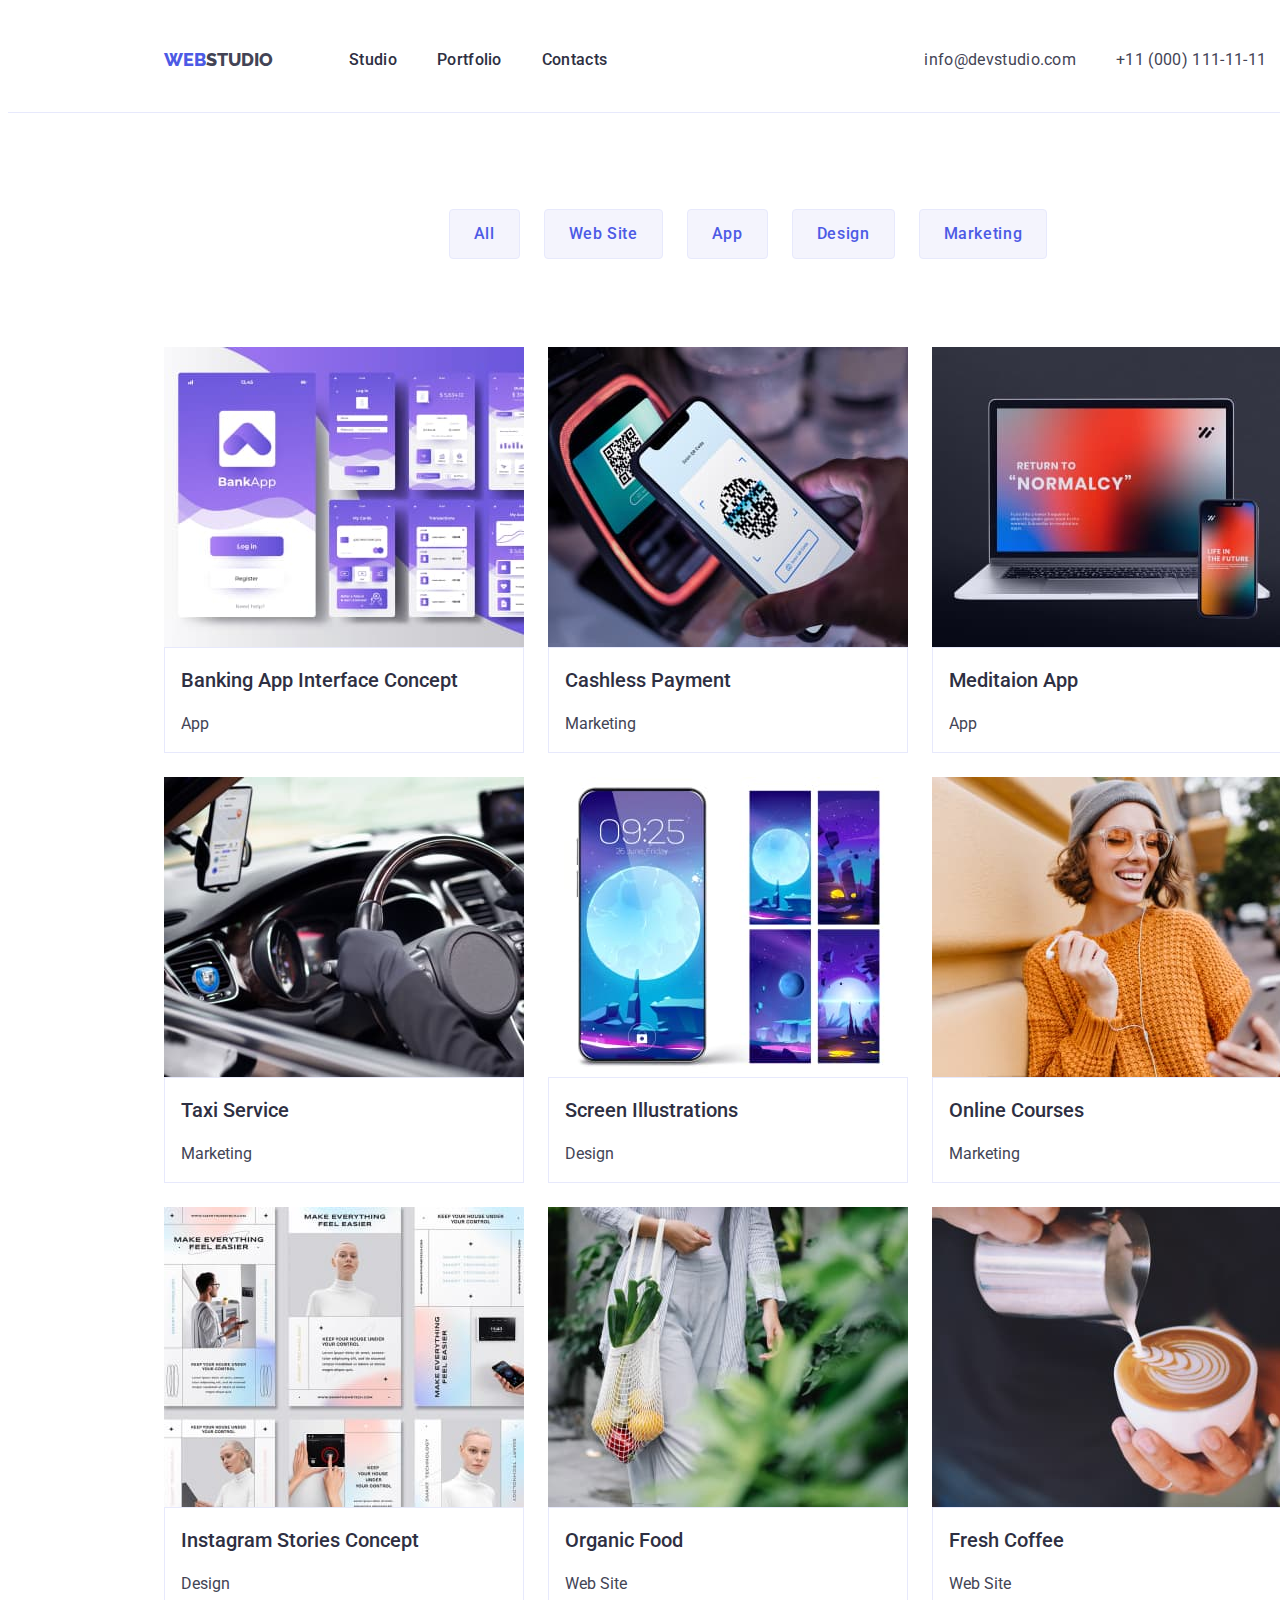
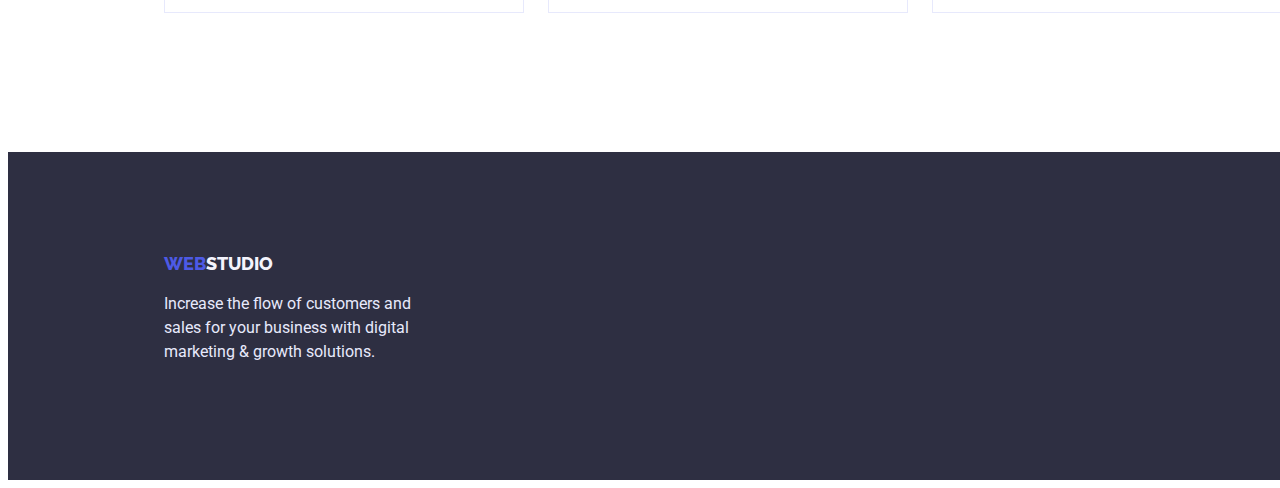
==== portfolio.html @ c8165f42 "Initial commit" ====
<!DOCTYPE html>
<html lang="en">

<head>
    <meta charset="UTF-8">
    <meta http-equiv="X-UA-Compatible" content="IE=edge">
    <meta name="viewport" content="width=device-width, initial-scale=1.0">
    <title>Portfolio</title>
    <link
        href="https://fonts.googleapis.com/css2?family=Raleway:wght@800&family=Roboto:wght@400;500;700;900&display=swap"
        rel="stylesheet">
    <link rel="stylesheet" href="css/style.css">
</head>

<body>
    <header class="header-block">
        <nav class="navigation">
            <a class="logo" href="./index.html">Web<span class="logo-item">Studio</span> </a>
            <ul class="header-list">
                <li class="header-item">
                    <a class="menu-item" href="./index.html">Studio</a>
                </li>
                <li class="header-item">
                    <a class="menu-item" href="">Portfolio</a>
                </li>
                <li class="header-item">
                    <a class="menu-item" href="">Contacts</a>
                </li>
            </ul>
        </nav>
        <address class="address">
            <ul class="address-list">
                <li class="address-items">
                    <a class="address-item" href="mailto:info@devstudio.com">info@devstudio.com</a>
                </li>
                <li class="address-items">
                    <a class="address-item" href="tel:+110001111111">+11 (000) 111-11-11</a>
                </li>
            </ul>
        </address>
    </header>
    <main>
        <section class="buttons">
            <div class="container">
                <h1 hidden>Buttons</h1>
                <ul class="buttons-block">
                    <li class="buttons-items">
                        <button class="button-item" type="button"> All</button>
                    </li>
                    <li class="buttons-items">
                        <button class="button-item" type="button"> Web Site</button>
                    </li>
                    <li class="buttons-items">
                        <button class="button-item" type="button">App</button>
                    </li>
                    <li class="buttons-items">
                        <button class="button-item" type="button"> Design</button>
                    </li>
                    <li class="buttons-items">
                        <button class="button-item" type="button"> Marketing </button>
                    </li>
                </ul>
                <h2 hidden>Gallery</h2>
                <ul class="gallery-block">
                    <li class="gallery-items"> <a class="list-item" href="">

                            <img class="image" src="./images/portfolio-1.jpg" alt="app-interface" width="360"
                                height="300">
                            <div class="gallery-items-block">
                                <h3 class="title gallery-title">Banking App Interface Concept</h3>
                                <p class="text gallery-text">App</p>
                            </div>
                        </a>
                    </li>
                    <li class="gallery-items"> <a class="list-item" href="">
                            <img class="image" src="./images/portfolio-2.jpg" alt="cashless-payment" width="360"
                                height="300">
                            <div class="gallery-items-block">
                                <h3 class="title gallery-title">Cashless Payment</h3>
                                <p class="text gallery-text">Marketing</p>
                            </div>
                        </a>
                    </li>
                    <li class="gallery-items"> <a class="list-item" href="">
                            <img class="image" src="./images/portfolio-3.jpg" alt="meditaion-app" width="360"
                                height="300">
                            <div class="gallery-items-block">
                                <h3 class="title gallery-title">Meditaion App</h3>
                                <p class="text gallery-text">App</p>
                            </div>
                        </a>
                    </li>
                    <li class="gallery-items"> <a class="list-item" href="">
                            <img class="image" src="./images/portfolio-4.jpg" alt="taxi-service" width="360"
                                height="300">
                            <div class="gallery-items-block">
                                <h3 class="title gallery-title">Taxi Service</h3>
                                <p class="text gallery-text">Marketing</p>
                            </div>
                        </a>
                    </li>
                    <li class="gallery-items"> <a class="list-item" href="">
                            <img class="image" src="./images/portfolio-5.jpg" alt="screen-illustrations" width="360"
                                height="300">
                            <div class="gallery-items-block">
                                <h3 class="title gallery-title">Screen Illustrations</h3>
                                <p class="text gallery-text">Design</p>
                            </div>
                        </a>
                    </li>
                    <li class="gallery-items"> <a class="list-item" href="">
                            <img class="image" src="./images/portfolio-6.jpg" alt="online-courses" width="360"
                                height="300">
                            <div class="gallery-items-block">
                                <h3 class="title gallery-title">Online Courses</h3>
                                <p class="text gallery-text">Marketing</p>
                            </div>
                        </a>
                    </li>
                    <li> <a class="list-item" href="">
                            <img class="image" src="./images/portfolio-7.jpg" alt="instagram-stories-concept"
                                width="360" height="300">
                            <div class="gallery-items-block">
                                <h3 class="title gallery-title">Instagram Stories Concept</h3>
                                <p class="text gallery-text" gallery-text>Design</p>
                            </div>
                        </a>
                    </li>
                    <li> <a class="list-item" href="">
                            <img class="image" src="./images/portfolio-8.jpg" alt="organic-food" width="360"
                                height="300">
                            <div class="gallery-items-block">
                                <h3 class="title gallery-title">Organic Food</h3>
                                <p class="text gallery-text">Web Site</p>
                            </div>
                        </a>
                    </li>
                    <li> <a class="list-item" href="">
                            <img class="image" src="./images/portfolio-9.jpg" alt="fresh-coffee" width="360"
                                height="300">
                            <div class="gallery-items-block">
                                <h3 class="title gallery-title">Fresh Coffee</h3>
                                <p class="text gallery-text">Web Site</p>
                            </div>
                        </a>
                    </li>
                </ul>
            </div>
        </section>
    </main>
    <footer class="footer-block">
        <div class="container-footer">
            <a class="logo" href="./index.html">Web<span class="logo-footer">Studio</span> </a>
            <p class="footer-text">
                Increase the flow of customers and sales for your business with
                digital marketing & growth solutions.
            </p>
        </div>
    </footer>
</body>

</html>
---- css/style.css ----
:root {
	--color-white: #ffffff;
	--color-blue: #404bbf;
	--color-background-grey: #2e2f42;
	--color-main-text: #434455;
	--color-button: #4d5ae5;
	--color-button-portfolio: #f4f4fd;
	--color-border: #e7e9fc;
}
body {
	font-family: Roboto, sans-serif;
	color: var(--color-main-text);
	background-color: var(--color-white);
}
.container {
	width: 1128px;
	margin: 0 auto;
}
.header-block {
	display: flex;
	align-items: center;

	width: 1440px;
	margin: 0 auto;
	background-color: var(--color-white);
	border-bottom: 1px solid #e7e9fc;
}
.navigation {
	display: flex;
	align-items: center;
	padding-top: 24px;
	padding-bottom: 24px;
}
.header-list {
	display: flex;
	padding-left: 76px;
	list-style-type: none;
}
.address-list {
	display: flex;
	list-style-type: none;
	padding-left: 0px;
}
.header-item:not(:last-child) {
	padding-right: 40px;
}
.address-items:not(:last-child) {
	padding-right: 40px;
	padding-left: 317px;
}
.logo {
	padding-left: 156px;
	font-family: "Raleway";
	font-weight: 800;
	font-size: 18px;
	line-height: 1.33;
	text-transform: uppercase;
	color: var(--color-button);
	text-decoration: none;
}
.logo-item {
	color: var(--color-main-text);
}

.menu-item {
	font-weight: 500;
	font-size: 16px;
	line-height: 1.5;
	letter-spacing: 0.02em;
	color: var(--color-background-grey);
	text-decoration: none;
}
.menu-item:hover,
.menu-item:focus {
	color: var(--color-blue);
}
/*.list-block {
	list-style-type: none;
}*/

.address-item {
	font-size: 16px;
	line-height: 1.5;
	letter-spacing: 0.02em;
	color: var(--color-main-text);
	text-decoration: none;
	font-style: normal;
}
.address-item:hover,
.address-item:focus {
	color: var(--color-blue);
}

.first-section {
	width: 1440px;
	margin-left: auto;
	margin-right: auto;
	background: var(--color-background-grey);
}
.hero-block {
	max-width: 494px;
	padding-top: 188px;
	padding-bottom: 188px;
	margin: 0 auto;
	text-align: center;
}

.main-title {
	text-align: center;
	font-size: 56px;
	line-height: 1.07;
	color: var(--color-white);
}
.main-button {
	padding: 16px 32px;
	background-color: var(--color-button);
	box-shadow: 0px 4px 4px rgba(0, 0, 0, 0.15);
	border-radius: 4px;
	font-weight: 500;
	font-size: 16px;
	line-height: 1.5;
	color: var(--color-white);
	cursor: pointer;
	text-align: center;
	font-family: Roboto, sans-serif;
}
.main-button:hover,
.main-button:focus {
	background-color: var(--color-blue);
}

.second-section,
.work-section {
	background-color: var(--color-white);
}
.advantages-list {
	display: flex;
	list-style-type: none;
	margin: 0 auto;
	padding-left: 0px;
}
.advantages-items {
	padding-top: 120px;
}
.advantages-items:not(:last-child) {
	padding-right: 24px;
}
.advantages-items:first-child {
	padding-left: 0px;
}
.title {
	font-weight: 500;
	font-size: 20px;
	line-height: 1.2;
	color: var(--color-background-grey);
	text-align: left;
}
.text {
	font-size: 16px;
	line-height: 1.5;
	text-align: left;
	text-decoration: none;
	font-style: normal;
	color: var(--color-main-text);
}
.work-list {
	display: flex;
	list-style-type: none;
	margin: 0 auto;
	padding-left: 0px;
	padding-bottom: 120px;
}
.work-item:not(:last-child) {
	padding-right: 24px;
}

.work-team {
	width: 1440px;
	margin: 0 auto;
	background-color: var(--color-button-portfolio);
}
.work-team-title {
	padding-bottom: 72px;
	margin-top: 0px;
	padding-top: 120px;
	font-size: 36px;
	line-height: 1.11;
	text-align: center;
	text-transform: capitalize;
	color: var(--color-background-grey);
}
.work-block {
	display: flex;
	list-style-type: none;
	margin: 0 auto;
	padding-left: 0px;
	padding-bottom: 120px;
}
.work-team-item:not(:last-child) {
	padding-right: 24px;
}
.image {
	display: block;
}
.team-name {
	padding-top: 32px;
	text-align: center;
	margin-bottom: 0px;
	background-color: var(--color-white);
	font-weight: 500;
	font-size: 20px;
	line-height: 24px;
	margin-top: 0px;
}
.team-text {
	text-align: center;
	padding-top: 8px;
	background-color: var(--color-white);
	margin-top: 0px;
	padding-bottom: 32px;
	font-weight: 400;
	font-size: 16px;
	line-height: 24px;
}
.footer-block {
	width: 1440px;
	margin: 0 auto;
	background: var(--color-background-grey);
}
.work-team {
	background-color: var(--color-button-portfolio);
}
.logo-footer {
	color: var(--color-button-portfolio);
}
.footer-text {
	width: 268px;
	padding-left: 156px;
	font-size: 16px;
	line-height: 1.5;
	color: var(--color-border);
}
.container-footer {
	padding-top: 100px;
	padding-bottom: 100px;
}
.logo-footer {
	padding-left: 0px;
}

.buttons {
	padding-top: 96px;
	width: 1440px;
	margin: 0 auto;
	background-color: var(--color-white);
}
.buttons-block {
	display: flex;
	list-style-type: none;
	margin-top: 0px;
	padding-bottom: 72px;
	justify-content: center;
}
.gallery-block {
	display: flex;
	list-style-type: none;
	flex-wrap: wrap;
	padding-left: 0px;
	gap: 24px;
	margin-bottom: 139px;
}
.buttons-items:not(:last-child) {
	padding-right: 24px;
}
/*.gallery-title {
	padding-left: 16px;
}
.gallery-text {
	padding-left: 16px;
}*/
.gallery-items-block {
	padding-left: 16px;
	border: 1px solid #e7e9fc;
}
.button-item {
	padding: 12px 24px;
	background: var(--color-button-portfolio);
	border: 1px solid var(--color-border);
	border-radius: 4px;
	font-weight: 500;
	font-size: 16px;
	line-height: 24px;
	text-align: center;
	letter-spacing: 0.04em;
	color: var(--color-button);
	cursor: pointer;
	font-family: Roboto, sans-serif;
}
.button-item:hover,
.button-item:focus {
	background-color: var(--color-blue);
	color: var(--color-white);
}
.list-item {
	text-decoration: none;
}
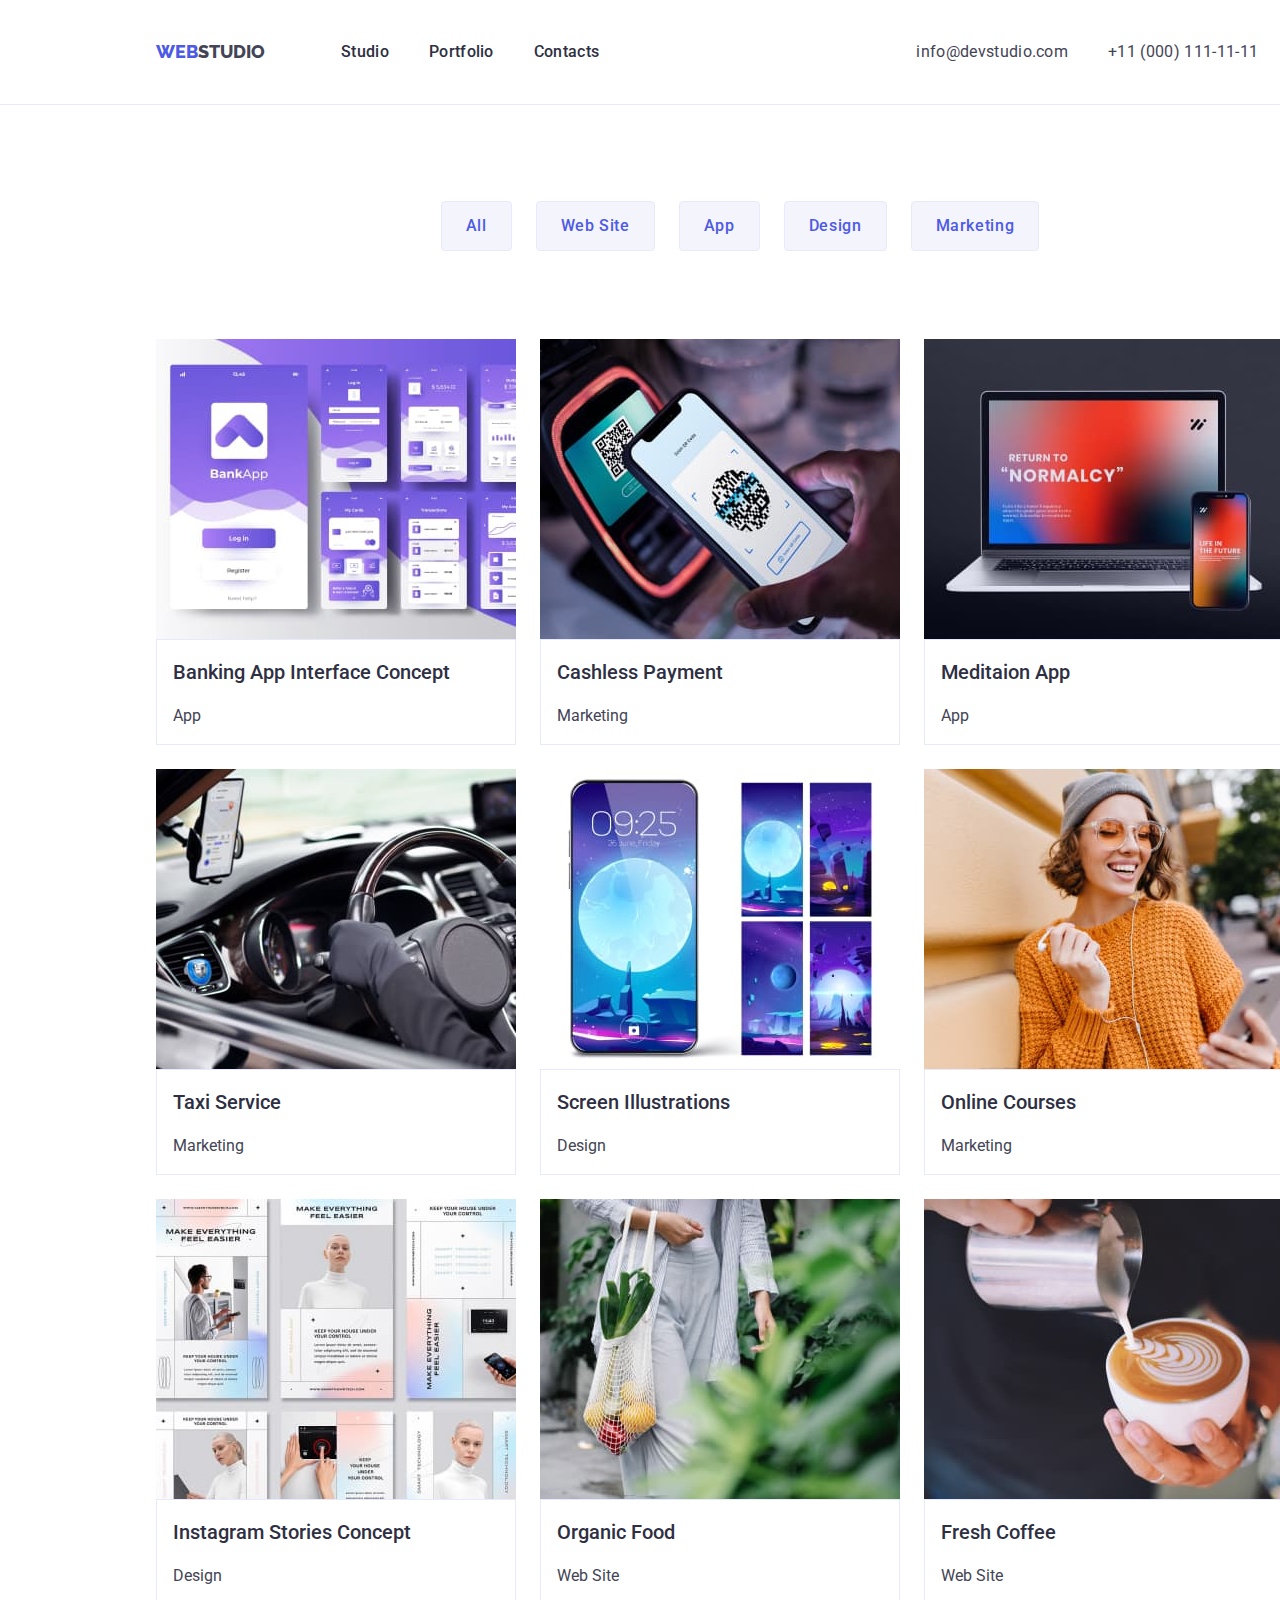
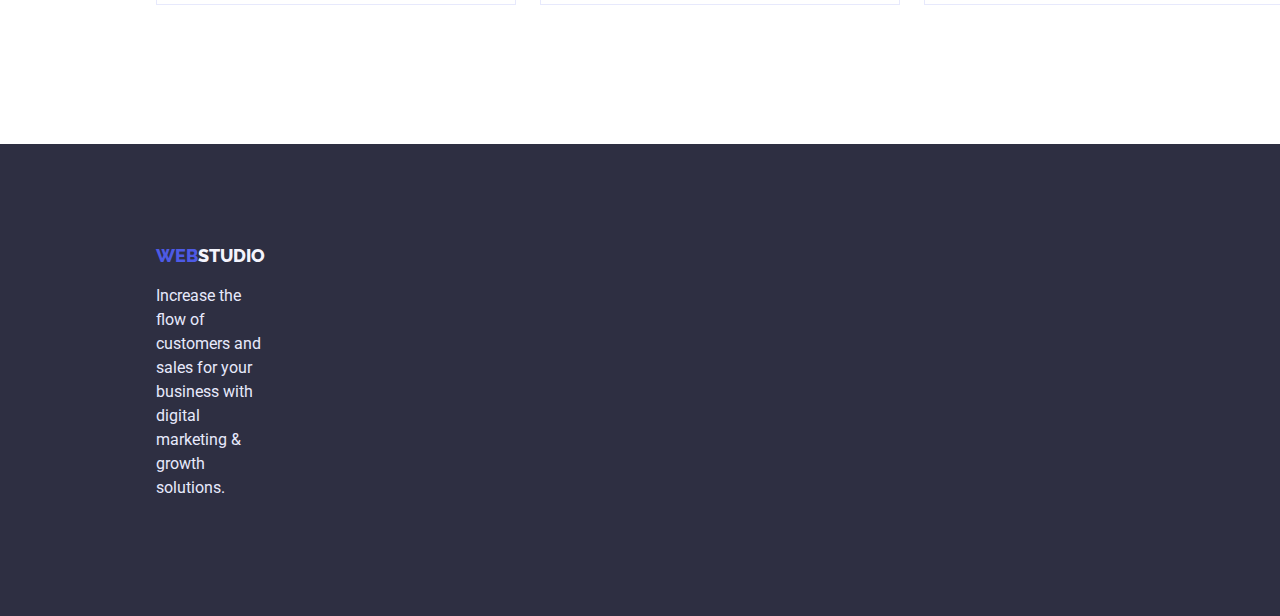
==== commit 5eb81c57: "add link" ====
--- a/portfolio.html
+++ b/portfolio.html
@@ -6,6 +6,8 @@
     <meta http-equiv="X-UA-Compatible" content="IE=edge">
     <meta name="viewport" content="width=device-width, initial-scale=1.0">
     <title>Portfolio</title>
+    <link rel="stylesheet"
+        href="https://cdnjs.cloudflare.com/ajax/libs/modern-normalize/1.0.0/modern-normalize.min.css" />
     <link
         href="https://fonts.googleapis.com/css2?family=Raleway:wght@800&family=Roboto:wght@400;500;700;900&display=swap"
         rel="stylesheet">
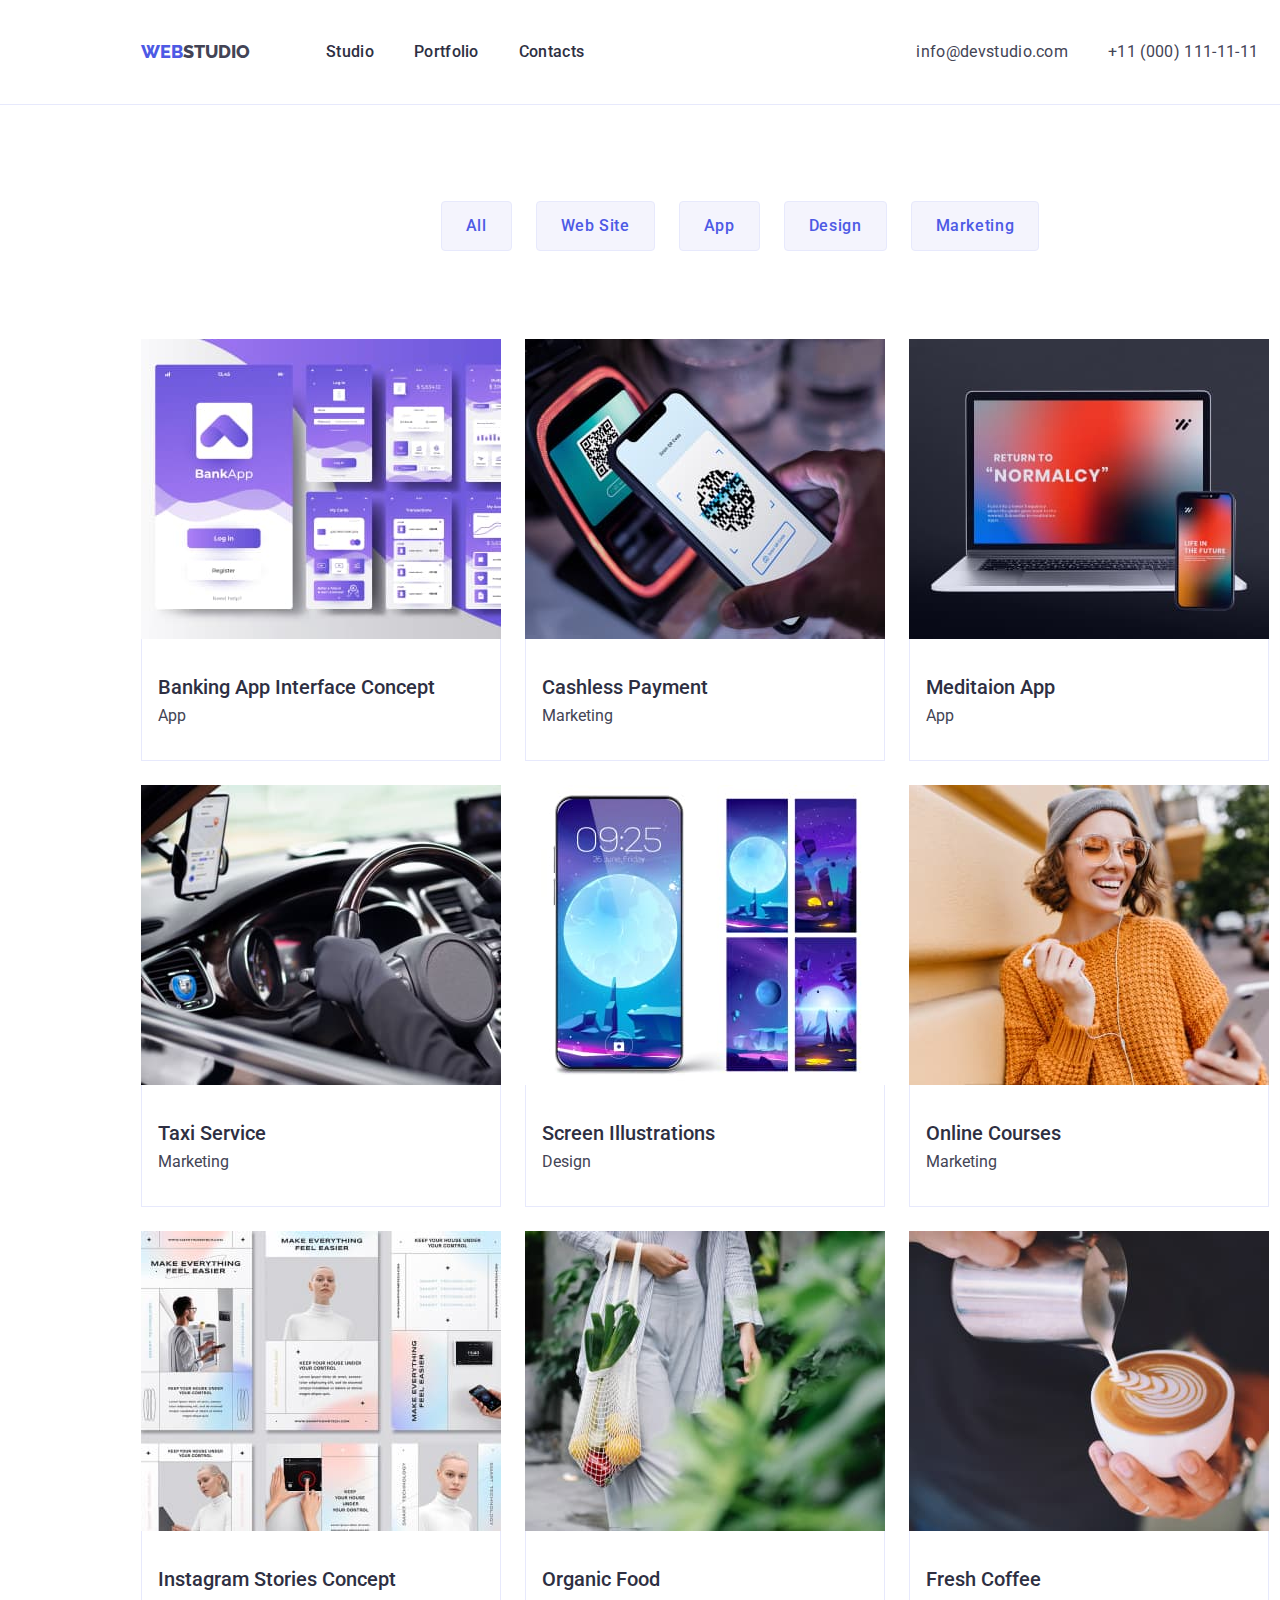
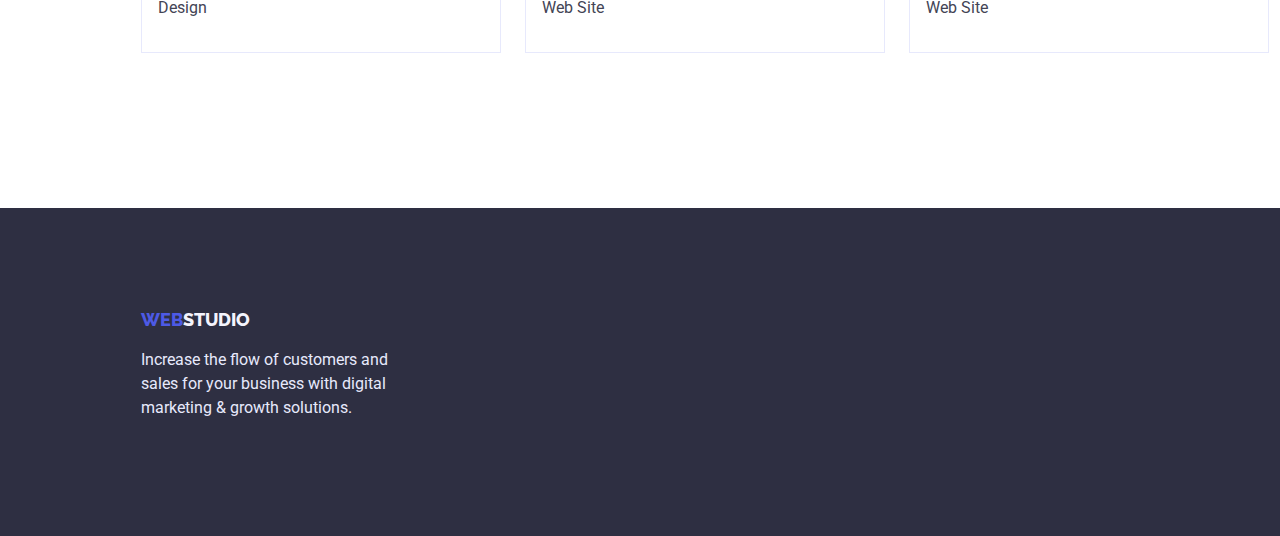
==== commit 869f0302: "finish hw-03" ====
--- a/portfolio.html
+++ b/portfolio.html
@@ -15,34 +15,38 @@
 </head>
 
 <body>
-    <header class="header-block">
-        <nav class="navigation">
-            <a class="logo" href="./index.html">Web<span class="logo-item">Studio</span> </a>
-            <ul class="header-list">
-                <li class="header-item">
-                    <a class="menu-item" href="./index.html">Studio</a>
-                </li>
-                <li class="header-item">
-                    <a class="menu-item" href="">Portfolio</a>
-                </li>
-                <li class="header-item">
-                    <a class="menu-item" href="">Contacts</a>
-                </li>
-            </ul>
-        </nav>
-        <address class="address">
-            <ul class="address-list">
-                <li class="address-items">
-                    <a class="address-item" href="mailto:info@devstudio.com">info@devstudio.com</a>
-                </li>
-                <li class="address-items">
-                    <a class="address-item" href="tel:+110001111111">+11 (000) 111-11-11</a>
-                </li>
-            </ul>
-        </address>
+    <header class="section header-section">
+        <div class="container">
+            <div class="header-block">
+                <nav class="navigation">
+                    <a class="logo" href="./index.html">Web<span class="logo-item">Studio</span> </a>
+                    <ul class="header-list">
+                        <li class="header-item">
+                            <a class="menu-item" href="./index.html">Studio</a>
+                        </li>
+                        <li class="header-item">
+                            <a class="menu-item" href="">Portfolio</a>
+                        </li>
+                        <li class="header-item">
+                            <a class="menu-item" href="">Contacts</a>
+                        </li>
+                    </ul>
+                </nav>
+                <address class="address">
+                    <ul class="address-list">
+                        <li class="address-items">
+                            <a class="address-item" href="mailto:info@devstudio.com">info@devstudio.com</a>
+                        </li>
+                        <li class="address-items">
+                            <a class="address-item" href="tel:+110001111111">+11 (000) 111-11-11</a>
+                        </li>
+                    </ul>
+                </address>
+            </div>
+        </div>
     </header>
     <main>
-        <section class="buttons">
+        <section class="section buttons-section">
             <div class="container">
                 <h1 hidden>Buttons</h1>
                 <ul class="buttons-block">
@@ -64,58 +68,58 @@
                 </ul>
                 <h2 hidden>Gallery</h2>
                 <ul class="gallery-block">
-                    <li class="gallery-items"> <a class="list-item" href="">
+                    <li> <a class="list-item" href="">
 
                             <img class="image" src="./images/portfolio-1.jpg" alt="app-interface" width="360"
                                 height="300">
                             <div class="gallery-items-block">
-                                <h3 class="title gallery-title">Banking App Interface Concept</h3>
-                                <p class="text gallery-text">App</p>
+                                <h3 class="title">Banking App Interface Concept</h3>
+                                <p class="text">App</p>
                             </div>
                         </a>
                     </li>
-                    <li class="gallery-items"> <a class="list-item" href="">
+                    <li> <a class="list-item" href="">
                             <img class="image" src="./images/portfolio-2.jpg" alt="cashless-payment" width="360"
                                 height="300">
                             <div class="gallery-items-block">
-                                <h3 class="title gallery-title">Cashless Payment</h3>
-                                <p class="text gallery-text">Marketing</p>
+                                <h3 class="title">Cashless Payment</h3>
+                                <p class="text">Marketing</p>
                             </div>
                         </a>
                     </li>
-                    <li class="gallery-items"> <a class="list-item" href="">
+                    <li> <a class="list-item" href="">
                             <img class="image" src="./images/portfolio-3.jpg" alt="meditaion-app" width="360"
                                 height="300">
                             <div class="gallery-items-block">
-                                <h3 class="title gallery-title">Meditaion App</h3>
-                                <p class="text gallery-text">App</p>
+                                <h3 class="title">Meditaion App</h3>
+                                <p class="text">App</p>
                             </div>
                         </a>
                     </li>
-                    <li class="gallery-items"> <a class="list-item" href="">
+                    <li> <a class="list-item" href="">
                             <img class="image" src="./images/portfolio-4.jpg" alt="taxi-service" width="360"
                                 height="300">
                             <div class="gallery-items-block">
-                                <h3 class="title gallery-title">Taxi Service</h3>
-                                <p class="text gallery-text">Marketing</p>
+                                <h3 class="title">Taxi Service</h3>
+                                <p class="text">Marketing</p>
                             </div>
                         </a>
                     </li>
-                    <li class="gallery-items"> <a class="list-item" href="">
+                    <li> <a class="list-item" href="">
                             <img class="image" src="./images/portfolio-5.jpg" alt="screen-illustrations" width="360"
                                 height="300">
                             <div class="gallery-items-block">
-                                <h3 class="title gallery-title">Screen Illustrations</h3>
-                                <p class="text gallery-text">Design</p>
+                                <h3 class="title">Screen Illustrations</h3>
+                                <p class="text">Design</p>
                             </div>
                         </a>
                     </li>
-                    <li class="gallery-items"> <a class="list-item" href="">
+                    <li> <a class="list-item" href="">
                             <img class="image" src="./images/portfolio-6.jpg" alt="online-courses" width="360"
                                 height="300">
                             <div class="gallery-items-block">
-                                <h3 class="title gallery-title">Online Courses</h3>
-                                <p class="text gallery-text">Marketing</p>
+                                <h3 class="title">Online Courses</h3>
+                                <p class="text">Marketing</p>
                             </div>
                         </a>
                     </li>
@@ -123,8 +127,8 @@
                             <img class="image" src="./images/portfolio-7.jpg" alt="instagram-stories-concept"
                                 width="360" height="300">
                             <div class="gallery-items-block">
-                                <h3 class="title gallery-title">Instagram Stories Concept</h3>
-                                <p class="text gallery-text" gallery-text>Design</p>
+                                <h3 class="title">Instagram Stories Concept</h3>
+                                <p class="text" gallery-text>Design</p>
                             </div>
                         </a>
                     </li>
@@ -132,8 +136,8 @@
                             <img class="image" src="./images/portfolio-8.jpg" alt="organic-food" width="360"
                                 height="300">
                             <div class="gallery-items-block">
-                                <h3 class="title gallery-title">Organic Food</h3>
-                                <p class="text gallery-text">Web Site</p>
+                                <h3 class="title">Organic Food</h3>
+                                <p class="text">Web Site</p>
                             </div>
                         </a>
                     </li>
@@ -141,8 +145,8 @@
                             <img class="image" src="./images/portfolio-9.jpg" alt="fresh-coffee" width="360"
                                 height="300">
                             <div class="gallery-items-block">
-                                <h3 class="title gallery-title">Fresh Coffee</h3>
-                                <p class="text gallery-text">Web Site</p>
+                                <h3 class="title">Fresh Coffee</h3>
+                                <p class="text">Web Site</p>
                             </div>
                         </a>
                     </li>
@@ -150,15 +154,18 @@
             </div>
         </section>
     </main>
-    <footer class="footer-block">
-        <div class="container-footer">
-            <a class="logo" href="./index.html">Web<span class="logo-footer">Studio</span> </a>
-            <p class="footer-text">
-                Increase the flow of customers and sales for your business with
-                digital marketing & growth solutions.
-            </p>
+    <footer class="section footer-section">
+        <div class="container">
+            <div class="container-footer">
+                <a class="logo" href="./index.html">Web<span class="logo-footer">Studio</span> </a>
+                <p class="footer-text">
+                    Increase the flow of customers and sales for your business with
+                    digital marketing & growth solutions.
+                </p>
+            </div>
         </div>
     </footer>
+
 </body>
 
 </html>--- a/css/style.css
+++ b/css/style.css
@@ -12,44 +12,49 @@
 	color: var(--color-main-text);
 	background-color: var(--color-white);
 }
+.section {
+	width: 1440px;
+	margin: 0 auto;
+}
 .container {
-	width: 1128px;
-	margin: 0 auto;
+	width: 1158px;
+	margin: 0 auto;
+}
+.header-section {
+	border-bottom: 1px solid var(--color-border);
 }
 .header-block {
 	display: flex;
 	align-items: center;
-
-	width: 1440px;
-	margin: 0 auto;
-	background-color: var(--color-white);
-	border-bottom: 1px solid #e7e9fc;
+	background-color: var(--color-white);
 }
 .navigation {
 	display: flex;
-	align-items: center;
 	padding-top: 24px;
 	padding-bottom: 24px;
+
+	align-items: center;
 }
 .header-list {
 	display: flex;
 	padding-left: 76px;
+
 	list-style-type: none;
 }
 .address-list {
 	display: flex;
-	list-style-type: none;
-	padding-left: 0px;
+	padding-left: 0px;
+
+	list-style-type: none;
 }
 .header-item:not(:last-child) {
 	padding-right: 40px;
 }
 .address-items:not(:last-child) {
 	padding-right: 40px;
-	padding-left: 317px;
+	padding-left: 332px;
 }
 .logo {
-	padding-left: 156px;
 	font-family: "Raleway";
 	font-weight: 800;
 	font-size: 18px;
@@ -61,7 +66,6 @@
 .logo-item {
 	color: var(--color-main-text);
 }
-
 .menu-item {
 	font-weight: 500;
 	font-size: 16px;
@@ -74,10 +78,6 @@
 .menu-item:focus {
 	color: var(--color-blue);
 }
-/*.list-block {
-	list-style-type: none;
-}*/
-
 .address-item {
 	font-size: 16px;
 	line-height: 1.5;
@@ -90,11 +90,7 @@
 .address-item:focus {
 	color: var(--color-blue);
 }
-
 .first-section {
-	width: 1440px;
-	margin-left: auto;
-	margin-right: auto;
 	background: var(--color-background-grey);
 }
 .hero-block {
@@ -102,9 +98,9 @@
 	padding-top: 188px;
 	padding-bottom: 188px;
 	margin: 0 auto;
-	text-align: center;
-}
-
+
+	text-align: center;
+}
 .main-title {
 	text-align: center;
 	font-size: 56px;
@@ -113,9 +109,10 @@
 }
 .main-button {
 	padding: 16px 32px;
+	border-radius: 4px;
+
 	background-color: var(--color-button);
 	box-shadow: 0px 4px 4px rgba(0, 0, 0, 0.15);
-	border-radius: 4px;
 	font-weight: 500;
 	font-size: 16px;
 	line-height: 1.5;
@@ -129,15 +126,12 @@
 	background-color: var(--color-blue);
 }
 
-.second-section,
-.work-section {
-	background-color: var(--color-white);
-}
 .advantages-list {
 	display: flex;
-	list-style-type: none;
-	margin: 0 auto;
-	padding-left: 0px;
+	margin: 0 auto;
+	padding-left: 0px;
+
+	list-style-type: none;
 }
 .advantages-items {
 	padding-top: 120px;
@@ -156,6 +150,7 @@
 	text-align: left;
 }
 .text {
+	margin-top: -15px;
 	font-size: 16px;
 	line-height: 1.5;
 	text-align: left;
@@ -165,23 +160,19 @@
 }
 .work-list {
 	display: flex;
-	list-style-type: none;
-	margin: 0 auto;
 	padding-left: 0px;
 	padding-bottom: 120px;
+
+	list-style-type: none;
 }
 .work-item:not(:last-child) {
 	padding-right: 24px;
 }
-
 .work-team {
-	width: 1440px;
-	margin: 0 auto;
 	background-color: var(--color-button-portfolio);
 }
 .work-team-title {
 	padding-bottom: 72px;
-	margin-top: 0px;
 	padding-top: 120px;
 	font-size: 36px;
 	line-height: 1.11;
@@ -191,10 +182,11 @@
 }
 .work-block {
 	display: flex;
-	list-style-type: none;
 	margin: 0 auto;
 	padding-left: 0px;
 	padding-bottom: 120px;
+
+	list-style-type: none;
 }
 .work-team-item:not(:last-child) {
 	padding-right: 24px;
@@ -204,13 +196,14 @@
 }
 .team-name {
 	padding-top: 32px;
-	text-align: center;
 	margin-bottom: 0px;
+	margin-top: 0px;
+
+	text-align: center;
 	background-color: var(--color-white);
 	font-weight: 500;
 	font-size: 20px;
 	line-height: 24px;
-	margin-top: 0px;
 }
 .team-text {
 	text-align: center;
@@ -222,20 +215,18 @@
 	font-size: 16px;
 	line-height: 24px;
 }
-.footer-block {
-	width: 1440px;
-	margin: 0 auto;
-	background: var(--color-background-grey);
-}
 .work-team {
 	background-color: var(--color-button-portfolio);
 }
+.footer-section {
+	background: var(--color-background-grey);
+}
+
 .logo-footer {
 	color: var(--color-button-portfolio);
 }
 .footer-text {
-	width: 268px;
-	padding-left: 156px;
+	width: 264px;
 	font-size: 16px;
 	line-height: 1.5;
 	color: var(--color-border);
@@ -244,43 +235,37 @@
 	padding-top: 100px;
 	padding-bottom: 100px;
 }
-.logo-footer {
-	padding-left: 0px;
-}
-
-.buttons {
+.buttons-section {
 	padding-top: 96px;
-	width: 1440px;
-	margin: 0 auto;
 	background-color: var(--color-white);
 }
 .buttons-block {
 	display: flex;
-	list-style-type: none;
 	margin-top: 0px;
 	padding-bottom: 72px;
+
 	justify-content: center;
+	list-style-type: none;
+}
+.buttons-items:not(:last-child) {
+	padding-right: 24px;
 }
 .gallery-block {
 	display: flex;
-	list-style-type: none;
+	padding-left: 0px;
+	gap: 24px;
+	padding-bottom: 139px;
 	flex-wrap: wrap;
-	padding-left: 0px;
-	gap: 24px;
-	margin-bottom: 139px;
-}
-.buttons-items:not(:last-child) {
-	padding-right: 24px;
-}
-/*.gallery-title {
-	padding-left: 16px;
-}
-.gallery-text {
-	padding-left: 16px;
-}*/
+
+	list-style-type: none;
+}
 .gallery-items-block {
 	padding-left: 16px;
-	border: 1px solid #e7e9fc;
+	padding-top: 16px;
+	padding-bottom: 16px;
+	border-left: 1px solid #e7e9fc;
+	border-bottom: 1px solid #e7e9fc;
+	border-right: 1px solid #e7e9fc;
 }
 .button-item {
 	padding: 12px 24px;
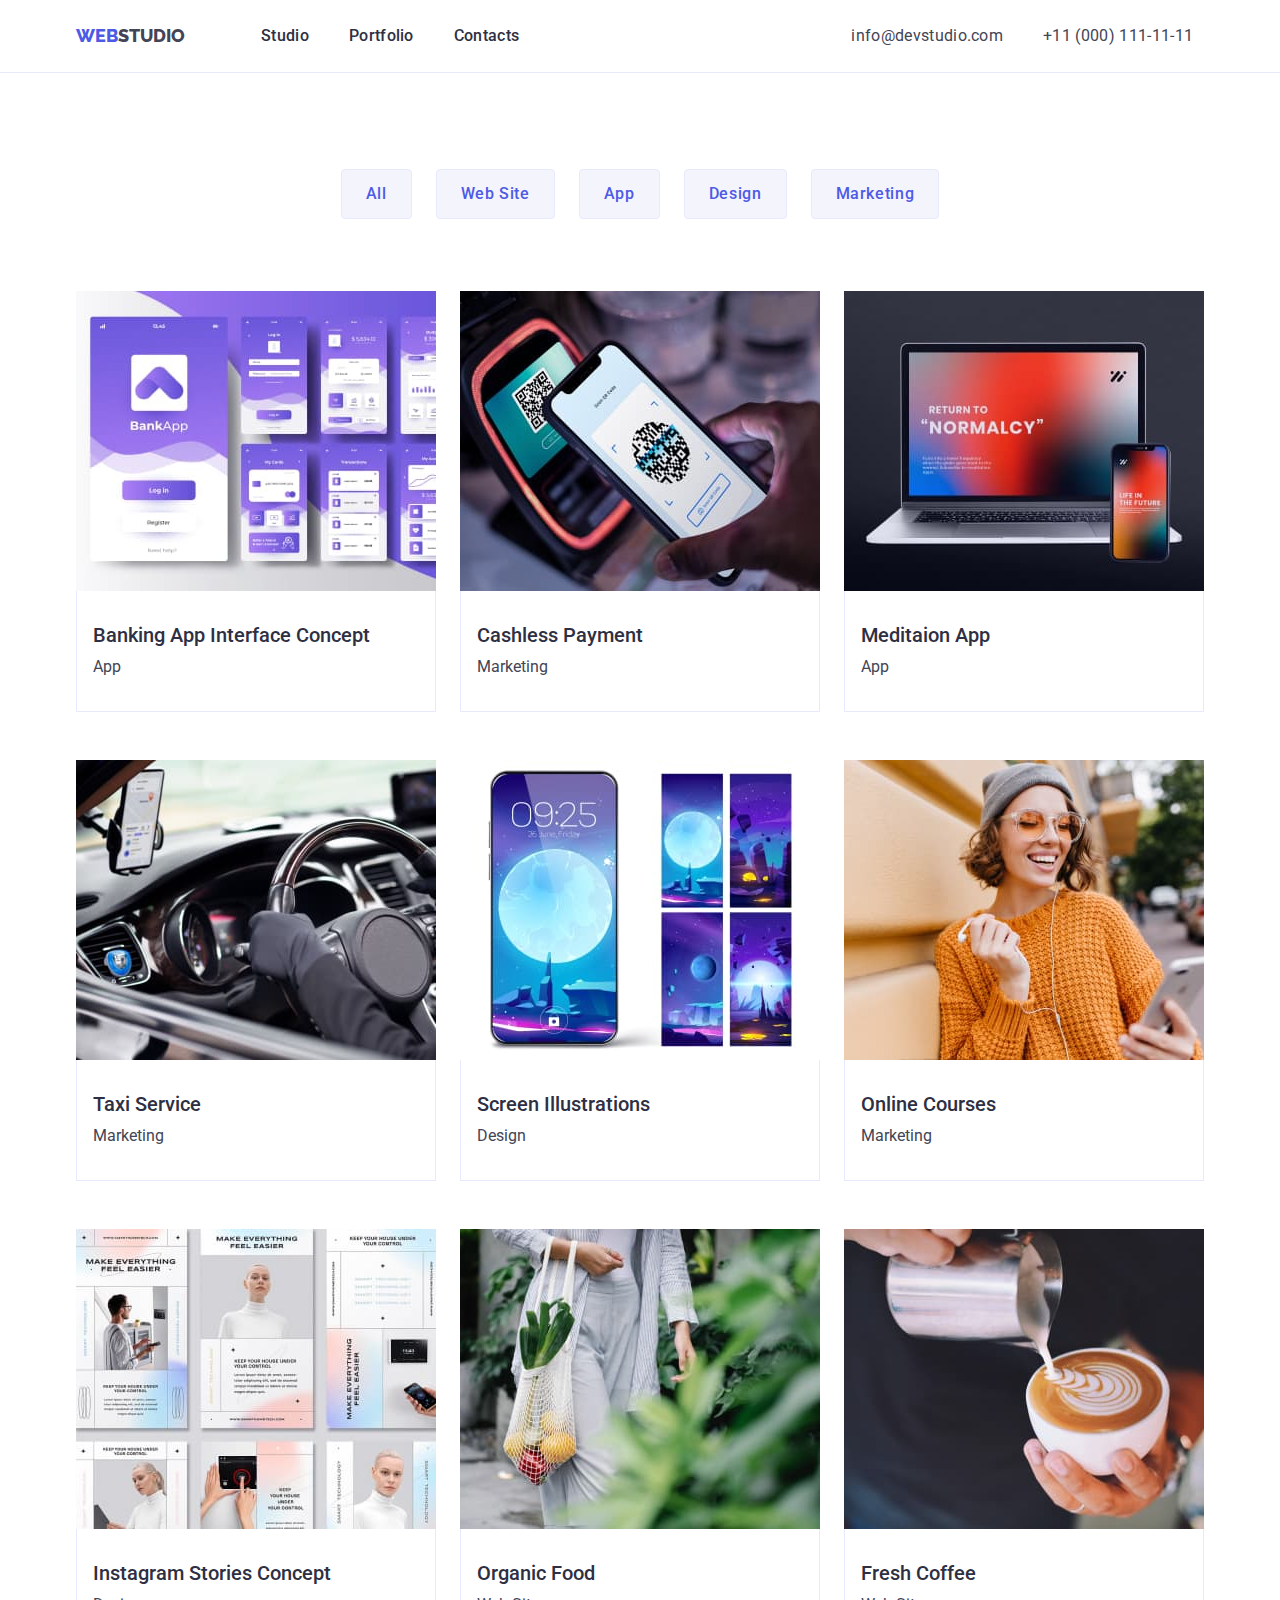
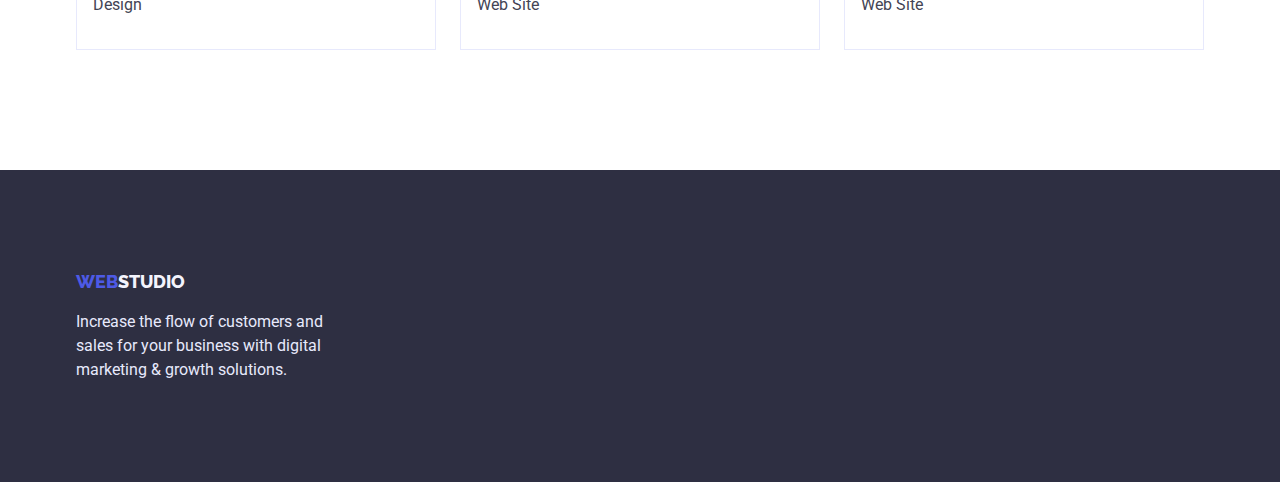
==== commit ea731d24: "add-changes-mentor" ====
--- a/portfolio.html
+++ b/portfolio.html
@@ -68,7 +68,7 @@
                 </ul>
                 <h2 hidden>Gallery</h2>
                 <ul class="gallery-block">
-                    <li> <a class="list-item" href="">
+                    <li class="gallery-items"> <a class="list-item" href="">
 
                             <img class="image" src="./images/portfolio-1.jpg" alt="app-interface" width="360"
                                 height="300">
@@ -78,7 +78,7 @@
                             </div>
                         </a>
                     </li>
-                    <li> <a class="list-item" href="">
+                    <li class="gallery-items"> <a class="list-item" href="">
                             <img class="image" src="./images/portfolio-2.jpg" alt="cashless-payment" width="360"
                                 height="300">
                             <div class="gallery-items-block">
@@ -87,7 +87,7 @@
                             </div>
                         </a>
                     </li>
-                    <li> <a class="list-item" href="">
+                    <li class="gallery-items"> <a class="list-item" href="">
                             <img class="image" src="./images/portfolio-3.jpg" alt="meditaion-app" width="360"
                                 height="300">
                             <div class="gallery-items-block">
@@ -96,7 +96,7 @@
                             </div>
                         </a>
                     </li>
-                    <li> <a class="list-item" href="">
+                    <li class="gallery-items"> <a class="list-item" href="">
                             <img class="image" src="./images/portfolio-4.jpg" alt="taxi-service" width="360"
                                 height="300">
                             <div class="gallery-items-block">
@@ -105,7 +105,7 @@
                             </div>
                         </a>
                     </li>
-                    <li> <a class="list-item" href="">
+                    <li class="gallery-items"> <a class="list-item" href="">
                             <img class="image" src="./images/portfolio-5.jpg" alt="screen-illustrations" width="360"
                                 height="300">
                             <div class="gallery-items-block">
@@ -114,7 +114,7 @@
                             </div>
                         </a>
                     </li>
-                    <li> <a class="list-item" href="">
+                    <li class="gallery-items"> <a class="list-item" href="">
                             <img class="image" src="./images/portfolio-6.jpg" alt="online-courses" width="360"
                                 height="300">
                             <div class="gallery-items-block">
@@ -123,7 +123,7 @@
                             </div>
                         </a>
                     </li>
-                    <li> <a class="list-item" href="">
+                    <li class="gallery-items"> <a class="list-item" href="">
                             <img class="image" src="./images/portfolio-7.jpg" alt="instagram-stories-concept"
                                 width="360" height="300">
                             <div class="gallery-items-block">
@@ -132,7 +132,7 @@
                             </div>
                         </a>
                     </li>
-                    <li> <a class="list-item" href="">
+                    <li class="gallery-items"> <a class="list-item" href="">
                             <img class="image" src="./images/portfolio-8.jpg" alt="organic-food" width="360"
                                 height="300">
                             <div class="gallery-items-block">
@@ -141,7 +141,7 @@
                             </div>
                         </a>
                     </li>
-                    <li> <a class="list-item" href="">
+                    <li class="gallery-items"> <a class="list-item" href="">
                             <img class="image" src="./images/portfolio-9.jpg" alt="fresh-coffee" width="360"
                                 height="300">
                             <div class="gallery-items-block">
@@ -156,13 +156,12 @@
     </main>
     <footer class="section footer-section">
         <div class="container">
-            <div class="container-footer">
-                <a class="logo" href="./index.html">Web<span class="logo-footer">Studio</span> </a>
-                <p class="footer-text">
-                    Increase the flow of customers and sales for your business with
-                    digital marketing & growth solutions.
-                </p>
-            </div>
+            <a class="logo" href="./index.html">Web<span class="logo-footer">Studio</span> </a>
+            <p class="footer-text">
+                Increase the flow of customers and sales for your business with
+                digital marketing & growth solutions.
+            </p>
+
         </div>
     </footer>
 
--- a/css/style.css
+++ b/css/style.css
@@ -7,20 +7,36 @@
 	--color-button-portfolio: #f4f4fd;
 	--color-border: #e7e9fc;
 }
+h1,
+h2,
+h3,
+h4,
+h5,
+h6,
+p,
+ul,
+li {
+	margin: 0;
+	padding: 0;
+}
+
 body {
 	font-family: Roboto, sans-serif;
 	color: var(--color-main-text);
 	background-color: var(--color-white);
 }
 .section {
-	width: 1440px;
-	margin: 0 auto;
+	padding-top: 120px;
+	padding-bottom: 120px;
 }
 .container {
 	width: 1158px;
 	margin: 0 auto;
+	padding-left: 15px;
+	padding-right: 15px;
 }
 .header-section {
+	padding: 0px;
 	border-bottom: 1px solid var(--color-border);
 }
 .header-block {
@@ -30,31 +46,34 @@
 }
 .navigation {
 	display: flex;
+
+	align-items: center;
+}
+.header-list {
+	display: flex;
+
+	list-style-type: none;
+}
+.header-item:first-child {
+	margin-left: 76px;
+}
+
+.header-item:not(:last-child) {
+	margin-right: 40px;
+}
+.address-list {
+	display: flex;
+
+	list-style-type: none;
+}
+
+.address-items:not(:last-child) {
+	margin-right: 40px;
+	margin-left: 332px;
+}
+.logo {
 	padding-top: 24px;
 	padding-bottom: 24px;
-
-	align-items: center;
-}
-.header-list {
-	display: flex;
-	padding-left: 76px;
-
-	list-style-type: none;
-}
-.address-list {
-	display: flex;
-	padding-left: 0px;
-
-	list-style-type: none;
-}
-.header-item:not(:last-child) {
-	padding-right: 40px;
-}
-.address-items:not(:last-child) {
-	padding-right: 40px;
-	padding-left: 332px;
-}
-.logo {
 	font-family: "Raleway";
 	font-weight: 800;
 	font-size: 18px;
@@ -67,6 +86,9 @@
 	color: var(--color-main-text);
 }
 .menu-item {
+	padding-top: 24px;
+	padding-bottom: 24px;
+
 	font-weight: 500;
 	font-size: 16px;
 	line-height: 1.5;
@@ -79,6 +101,8 @@
 	color: var(--color-blue);
 }
 .address-item {
+	padding-top: 24px;
+	padding-bottom: 24px;
 	font-size: 16px;
 	line-height: 1.5;
 	letter-spacing: 0.02em;
@@ -92,25 +116,25 @@
 }
 .first-section {
 	background: var(--color-background-grey);
-}
-.hero-block {
-	max-width: 494px;
 	padding-top: 188px;
 	padding-bottom: 188px;
+}
+.main-title {
+	max-width: 494px;
 	margin: 0 auto;
 
-	text-align: center;
-}
-.main-title {
-	text-align: center;
 	font-size: 56px;
 	line-height: 1.07;
 	color: var(--color-white);
+	margin-bottom: 48px;
 }
 .main-button {
+	display: block;
+	margin: 0 auto;
 	padding: 16px 32px;
+
 	border-radius: 4px;
-
+	border: none;
 	background-color: var(--color-button);
 	box-shadow: 0px 4px 4px rgba(0, 0, 0, 0.15);
 	font-weight: 500;
@@ -125,22 +149,20 @@
 .main-button:focus {
 	background-color: var(--color-blue);
 }
-
+.second-section {
+	padding-top: 120px;
+	padding-bottom: 120px;
+}
 .advantages-list {
 	display: flex;
-	margin: 0 auto;
-	padding-left: 0px;
-
-	list-style-type: none;
-}
-.advantages-items {
-	padding-top: 120px;
+
+	list-style-type: none;
 }
 .advantages-items:not(:last-child) {
-	padding-right: 24px;
+	margin-right: 24px;
 }
 .advantages-items:first-child {
-	padding-left: 0px;
+	margin-left: 0px;
 }
 .title {
 	font-weight: 500;
@@ -150,7 +172,7 @@
 	text-align: left;
 }
 .text {
-	margin-top: -15px;
+	margin-top: 8px;
 	font-size: 16px;
 	line-height: 1.5;
 	text-align: left;
@@ -158,47 +180,48 @@
 	font-style: normal;
 	color: var(--color-main-text);
 }
+.work-section {
+	padding-top: 0px;
+}
 .work-list {
 	display: flex;
-	padding-left: 0px;
-	padding-bottom: 120px;
 
 	list-style-type: none;
 }
 .work-item:not(:last-child) {
-	padding-right: 24px;
+	margin-right: 24px;
+}
+.work-item:first-child {
+	margin-left: 0px;
+}
+.work-team-title {
+	margin-bottom: 72px;
+	font-size: 36px;
+	line-height: 1.11;
+	text-align: center;
+	text-transform: capitalize;
+	color: var(--color-background-grey);
 }
 .work-team {
 	background-color: var(--color-button-portfolio);
 }
-.work-team-title {
-	padding-bottom: 72px;
-	padding-top: 120px;
-	font-size: 36px;
-	line-height: 1.11;
-	text-align: center;
-	text-transform: capitalize;
-	color: var(--color-background-grey);
-}
 .work-block {
 	display: flex;
 	margin: 0 auto;
-	padding-left: 0px;
-	padding-bottom: 120px;
 
 	list-style-type: none;
 }
 .work-team-item:not(:last-child) {
-	padding-right: 24px;
+	margin-right: 24px;
+}
+.work-team-item:first-child {
+	margin-left: 0px;
 }
 .image {
 	display: block;
 }
 .team-name {
 	padding-top: 32px;
-	margin-bottom: 0px;
-	margin-top: 0px;
-
 	text-align: center;
 	background-color: var(--color-white);
 	font-weight: 500;
@@ -206,20 +229,18 @@
 	line-height: 24px;
 }
 .team-text {
-	text-align: center;
 	padding-top: 8px;
-	background-color: var(--color-white);
-	margin-top: 0px;
 	padding-bottom: 32px;
+	text-align: center;
+	background-color: var(--color-white);
 	font-weight: 400;
 	font-size: 16px;
 	line-height: 24px;
-}
-.work-team {
-	background-color: var(--color-button-portfolio);
 }
 .footer-section {
 	background: var(--color-background-grey);
+	padding-top: 100px;
+	padding-bottom: 100px;
 }
 
 .logo-footer {
@@ -227,13 +248,10 @@
 }
 .footer-text {
 	width: 264px;
+	padding-top: 16px;
 	font-size: 16px;
 	line-height: 1.5;
 	color: var(--color-border);
-}
-.container-footer {
-	padding-top: 100px;
-	padding-bottom: 100px;
 }
 .buttons-section {
 	padding-top: 96px;
@@ -242,27 +260,25 @@
 .buttons-block {
 	display: flex;
 	margin-top: 0px;
-	padding-bottom: 72px;
+	margin-bottom: 72px;
 
 	justify-content: center;
 	list-style-type: none;
 }
 .buttons-items:not(:last-child) {
-	padding-right: 24px;
+	margin-right: 24px;
 }
 .gallery-block {
 	display: flex;
-	padding-left: 0px;
-	gap: 24px;
-	padding-bottom: 139px;
+	column-gap: 24px;
+	row-gap: 48px;
 	flex-wrap: wrap;
-
 	list-style-type: none;
 }
 .gallery-items-block {
 	padding-left: 16px;
-	padding-top: 16px;
-	padding-bottom: 16px;
+	padding-top: 32px;
+	padding-bottom: 32px;
 	border-left: 1px solid #e7e9fc;
 	border-bottom: 1px solid #e7e9fc;
 	border-right: 1px solid #e7e9fc;
